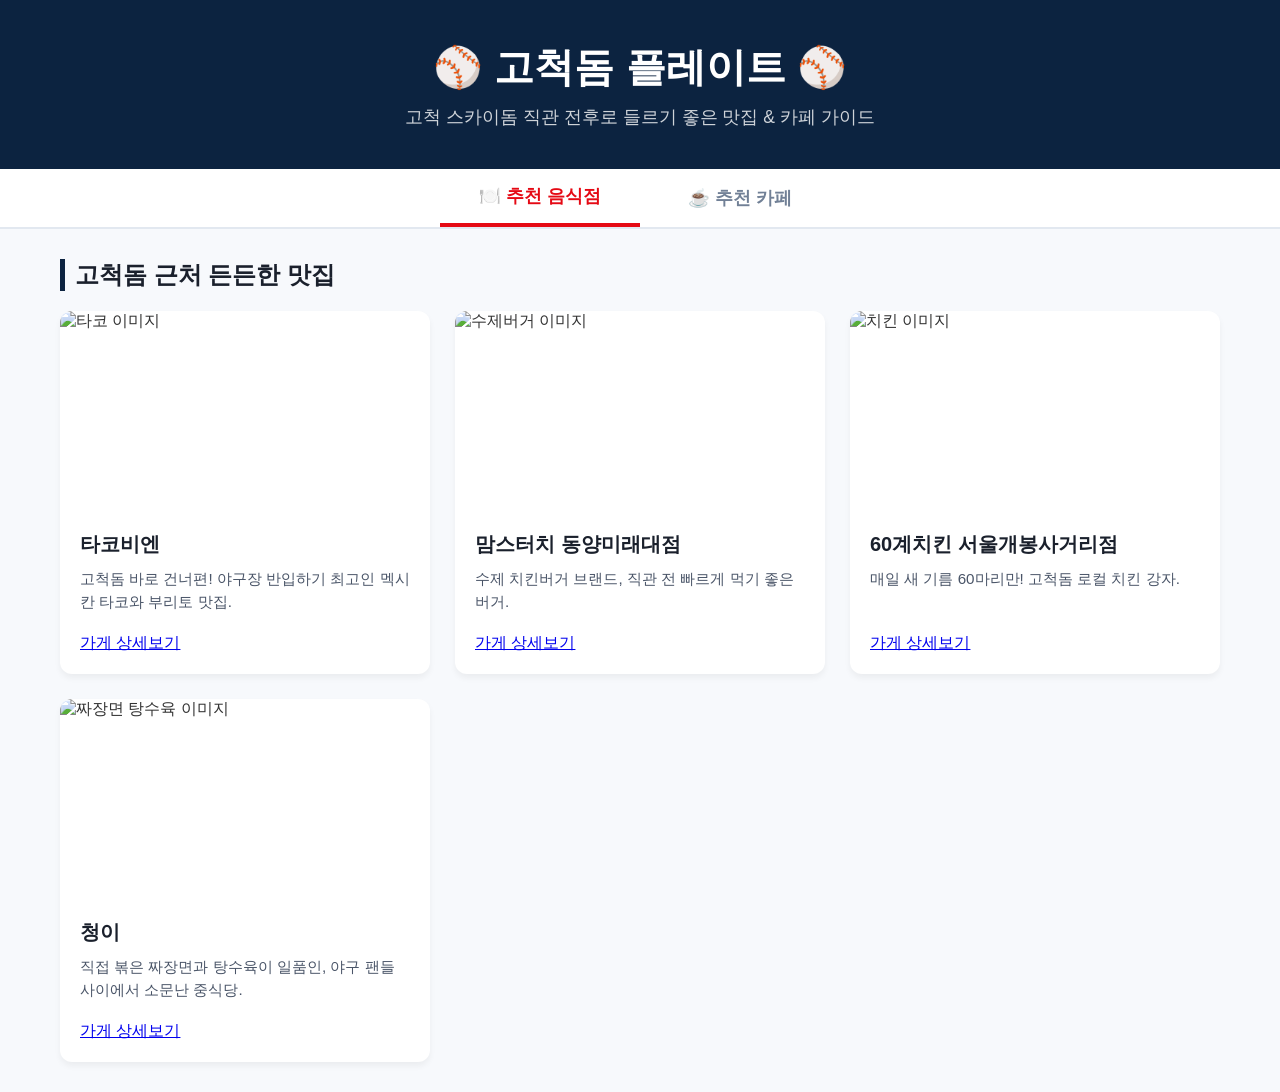
==== sub.html @ 09766eeb "Add files via upload" ====
<!DOCTYPE html>
<html lang="ko">
<head>
    <meta charset="UTF-8">
    <meta name="viewport" content="width=device-width, initial-scale=1.0">
    <title>고척돔 근처 맛집 & 카페 찾기</title>
    <link rel="stylesheet" href="style.css">
</head>
<body>

    <header>
        <h1>⚾ 고척돔 플레이트 ⚾</h1>
        <p>고척 스카이돔 직관 전후로 들르기 좋은 맛집 & 카페 가이드</p>
    </header>

    <nav class="tab-menu">
        <button class="tab-btn active" onclick="openTab('restaurants')">🍽️ 추천 음식점</button>
        <button class="tab-btn" onclick="openTab('cafes')">☕ 추천 카페</button>
    </nav>

    <main class="container">
        
        <section id="restaurants" class="tab-content active">
            <h2>고척돔 근처 든든한 맛집</h2>
            <div class="card-grid">
                
                <div class="card">
                    <div class="card-img">
                        <img src="https://images.unsplash.com/photo-1565299624946-b28f40a0ae38?w=500&auto=format&fit=crop" alt="타코 이미지">
                    </div>
                    <div class="card-info">
                        <h3>타코비엔</h3>
                        <p class="description">고척돔 바로 건너편! 야구장 반입하기 최고인 멕시칸 타코와 부리토 맛집.</p>
                        <div class="card-links">
                            <a href="https://map.naver.com/p/entry/place/1239152026?placePath=%252Fhome%253Fentry%253Dpll&searchType=place&lng=126.8671806&lat=37.4997558">가게 상세보기</a>
        
                        </div>
                    </div>
                </div>

                <div class="card">
                    <div class="card-img">
                        <img src="https://images.unsplash.com/photo-1594212699903-ec8a3eca50f5?w=500&auto=format&fit=crop" alt="수제버거 이미지">
                    </div>
                    <div class="card-info">
                        <h3>맘스터치 동양미래대점</h3>
                        <p class="description">수제 치킨버거 브랜드, 직관 전 빠르게 먹기 좋은 버거.</p>
                        <div class="card-links">
                            <a href="https://naver.me/Gdlw1mFx">가게 상세보기</a>
                            
                        </div>
                    </div>
                </div>

                <div class="card">
                    <div class="card-img">
                        <img src="https://images.unsplash.com/photo-1626082927389-6cd097cdc6ec?w=500&auto=format&fit=crop" alt="치킨 이미지">
                    </div>
                    <div class="card-info">
                        <h3>60계치킨 서울개봉사거리점</h3>
                        <p class="description">매일 새 기름 60마리만! 고척돔 로컬 치킨 강자.</p>
                        <div class="card-links">
                            <a href="https://naver.me/G7NzmlW9">가게 상세보기</a>
                            
                        </div>
                    </div>
                </div>

                <div class="card">
                    <div class="card-img">
                        <img src="https://images.unsplash.com/photo-1585032226651-759b368d7246?w=500&auto=format&fit=crop" alt="짜장면 탕수육 이미지">
                    </div>
                    <div class="card-info">
                        <h3>청이</h3>
                        <p class="description">직접 볶은 짜장면과 탕수육이 일품인, 야구 팬들 사이에서 소문난 중식당.</p>
                        <div class="card-links">
                            <a href="https://map.naver.com/p/entry/place/1100909468?lng=126.8655779&lat=37.5013817&placePath=%2Fhome&searchType=place">가게 상세보기</a>
                            
                        </div>
                    </div>
                </div>

            </div>
        </section>

        <section id="cafes" class="tab-content">
            <h2>고척돔 근처 감성 카페</h2>
            <div class="card-grid">
                
                <div class="card">
                    <div class="card-img">
                        <img src="https://images.unsplash.com/photo-1509042239860-f550ce710b93?w=500&auto=format&fit=crop" alt="커피 이미지">
                    </div>
                    <div class="card-info">
                        <h3>브래드777</h3>
                        <p class="description">넓은 공간에서 즐기는 여유로운 티타임.</p>
                        <div class="card-links">
                            <a href="https://map.naver.com/p/entry/place/1175093250?placePath=%2Fhome">가게 상세보기</a>
                            
                        </div>
                    </div>
                </div>

                <div class="card">
                    <div class="card-img">
                        <img src="https://images.unsplash.com/photo-1511920170033-f8396924c348?w=500&auto=format&fit=crop" alt="카페 내부 이미지">
                    </div>
                    <div class="card-info">
                        <h3>브루클린 커피 고척점</h3>
                        <p class="description">앤티크하고 힙한 인테리어 속에서 시그니처 밀크티를 즐길 수 있는 카페.</p>
                        <div class="card-links">
                            <a href="https://naver.me/FFG9gRjZ">가게 상세보기</a>
                            
                        </div>
                    </div>
                </div>

                <div class="card">
                    <div class="card-img">
                        <img src="https://images.unsplash.com/photo-1554118811-1e0d58224f24?w=500&auto=format&fit=crop" alt="디저트 이미지">
                    </div>
                    <div class="card-info">
                        <h3>투썸플레이스 동양미래대점</h3>
                        <p class="description">커피와 디저트가 나누는 달콤한 교감을 특별한 일상 만들기.</p>
                        <div class="card-links">
                            <a href="https://search.naver.com/search.naver?sm=tab_hty.top&where=nexearch&ssc=tab.nx.all&query=%ED%88%AC%EC%8D%B8%ED%94%8C%EB%A0%88%EC%9D%B4%EC%8A%A4+%EB%8F%99%EC%96%91%EB%AF%B8%EB%9E%98%EB%8C%80%EC%A0%90&oquery=%EC%98%AC%EB%A6%AC%EB%B8%8C%EA%B0%80%EB%93%A0+%EA%B3%A0%EC%B2%99&tqi=jA%2BeKlqosZossS%2FlzTl-074082&ackey=clw4agcy">가게 상세보기</a>
                            
                        </div>
                    </div>
                </div>

                <div class="card">
                    <div class="card-img">
                        <img src="https://images.unsplash.com/photo-1495474472287-4d71bcdd2085?w=500&auto=format&fit=crop" alt="테이크아웃 커피 이미지">
                    </div>
                    <div class="card-info">
                        <h3>컴포즈커피 동양미래대학점</h3>
                        <p class="description">경기장 들어가기 전, 대용량 아이스 아메리카노를 빠르게 테이크아웃하기 좋은 곳.</p>
                        <div class="card-links">
                            <a href="https://map.naver.com/p/entry/place/58033462?placePath=%252Fhome%253Fentry%253Dpll&searchType=place&lng=126.8666077&lat=37.5000991">가게 상세보기</a>
                           
                        </div>
                    </div>
                </div>

            </div>
        </section>

    </main>

    <script>
        function openTab(tabId) {
            const contents = document.querySelectorAll('.tab-content');
            contents.forEach(content => content.classList.remove('active'));

            const buttons = document.querySelectorAll('.tab-btn');
            buttons.forEach(btn => btn.classList.remove('active'));

            document.getElementById(tabId).classList.add('active');
            event.currentTarget.classList.add('active');
        }
    </script>
</body>
</html>
---- style.css ----
* {
    margin: 0;
    padding: 0;
    box-sizing: border-box;
    font-family: 'Noto Sans KR', sans-serif;
}

body {
    background-color: #f7f9fc;
    color: #333;
}


header {
    background-color: #0c2340; /* 야구장 느낌의 네이비 톤 */
    color: #ffffff;
    text-align: center;
    padding: 40px 20px;
}

header h1 {
    font-size: 2.5rem;
    margin-bottom: 10px;
}

header p {
    font-size: 1.1rem;
    opacity: 0.8;
}


.tab-menu {
    display: flex;
    justify-content: center;
    background-color: #ffffff;
    border-bottom: 2px solid #e2e8f0;
    position: sticky;
    top: 0;
    z-index: 100;
}

.tab-btn {
    flex: 1;
    max-width: 200px;
    padding: 15px 20px;
    font-size: 1.1rem;
    font-weight: bold;
    background: none;
    border: none;
    color: #718096;
    cursor: pointer;
    transition: all 0.3s ease;
    text-align: center;
}

.tab-btn:hover {
    color: #0c2340;
}

.tab-btn.active {
    color: #e50914; /* 포인트 컬러 (레드) */
    border-bottom: 4px solid #e50914;
}


.container {
    max-width: 1200px;
    margin: 30px auto;
    padding: 0 20px;
}


.tab-content {
    display: none;
}

.tab-content.active {
    display: block;
}

.tab-content h2 {
    margin-bottom: 20px;
    font-size: 1.5rem;
    color: #1a202c;
    border-left: 5px solid #0c2340;
    padding-left: 10px;
}


.card-grid {
    display: grid;
    grid-template-columns: repeat(auto-fill, minmax(300px, 1fr));
    gap: 25px;
}

.card {
    background-color: #ffffff;
    border-radius: 12px;
    overflow: hidden;
    box-shadow: 0 4px 6px rgba(0, 0, 0, 0.05);
    transition: transform 0.2s ease, box-shadow 0.2s ease;
}

.card:hover {
    transform: translateY(-5px);
    box-shadow: 0 10px 15px rgba(0, 0, 0, 0.1);
}

.card-img img {
    width: 100%;
    height: 200px;
    object-fit: cover;
    display: block;
}

.card-info {
    padding: 20px;
}

.card-info h3 {
    font-size: 1.25rem;
    margin-bottom: 10px;
    color: #1a202c;
}

.card-info .description {
    font-size: 0.95rem;
    color: #4a5568;
    line-height: 1.5;
    margin-bottom: 20px;
    height: 45px; 
    display: -webkit-box;
   
    
    overflow: hidden;
}


.card-links {
    display: flex;
    gap: 10px;
}

.btn {
    flex: 1;
    text-align: center;
    padding: 10px;
    font-size: 0.9rem;
    font-weight: bold;
    text-decoration: none;
    border-radius: 6px;
    transition: background 0.2s ease;
}

.detail-btn {
    background-color: #edf2f7;
    color: #4a5568;
}

.detail-btn:hover {
    background-color: #e2e8f0;
}

.map-btn {
    background-color: #0c2340;
    color: #ffffff;
}

.map-btn:hover {
    background-color: #1a365d;
}


@media (max-width: 480px) {
    header h1 { font-size: 1.8rem; }
    .tab-btn { font-size: 0.95rem; padding: 12px 10px; }
    .card-links { flex-direction: column; }
}
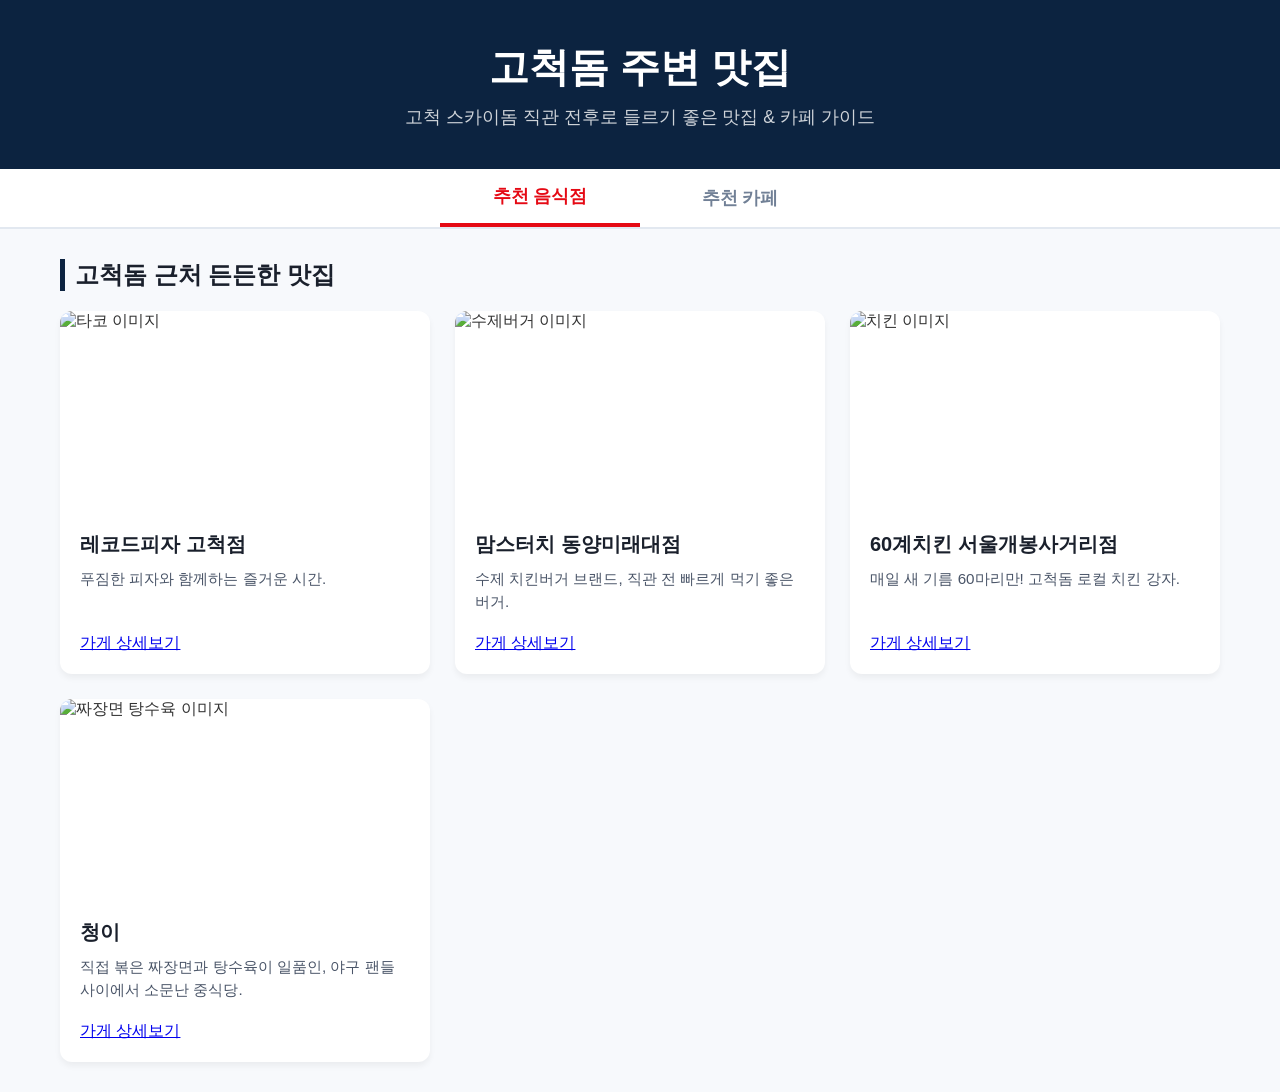
==== commit ef146843: "Add files via upload" ====
--- a/sub.html
+++ b/sub.html
@@ -9,13 +9,13 @@
 <body>
 
     <header>
-        <h1>⚾ 고척돔 플레이트 ⚾</h1>
+        <h1> 고척돔 주변 맛집 </h1>
         <p>고척 스카이돔 직관 전후로 들르기 좋은 맛집 & 카페 가이드</p>
     </header>
 
     <nav class="tab-menu">
-        <button class="tab-btn active" onclick="openTab('restaurants')">🍽️ 추천 음식점</button>
-        <button class="tab-btn" onclick="openTab('cafes')">☕ 추천 카페</button>
+        <button class="tab-btn active" onclick="openTab('restaurants')"> 추천 음식점</button>
+        <button class="tab-btn" onclick="openTab('cafes')"> 추천 카페</button>
     </nav>
 
     <main class="container">
@@ -29,10 +29,10 @@
                         <img src="https://images.unsplash.com/photo-1565299624946-b28f40a0ae38?w=500&auto=format&fit=crop" alt="타코 이미지">
                     </div>
                     <div class="card-info">
-                        <h3>타코비엔</h3>
-                        <p class="description">고척돔 바로 건너편! 야구장 반입하기 최고인 멕시칸 타코와 부리토 맛집.</p>
+                        <h3>레코드피자 고척점</h3>
+                        <p class="description">푸짐한 피자와 함께하는 즐거운 시간.</p>
                         <div class="card-links">
-                            <a href="https://map.naver.com/p/entry/place/1239152026?placePath=%252Fhome%253Fentry%253Dpll&searchType=place&lng=126.8671806&lat=37.4997558">가게 상세보기</a>
+                            <a href="https://naver.me/xum2Pyz7">가게 상세보기</a>
         
                         </div>
                     </div>
